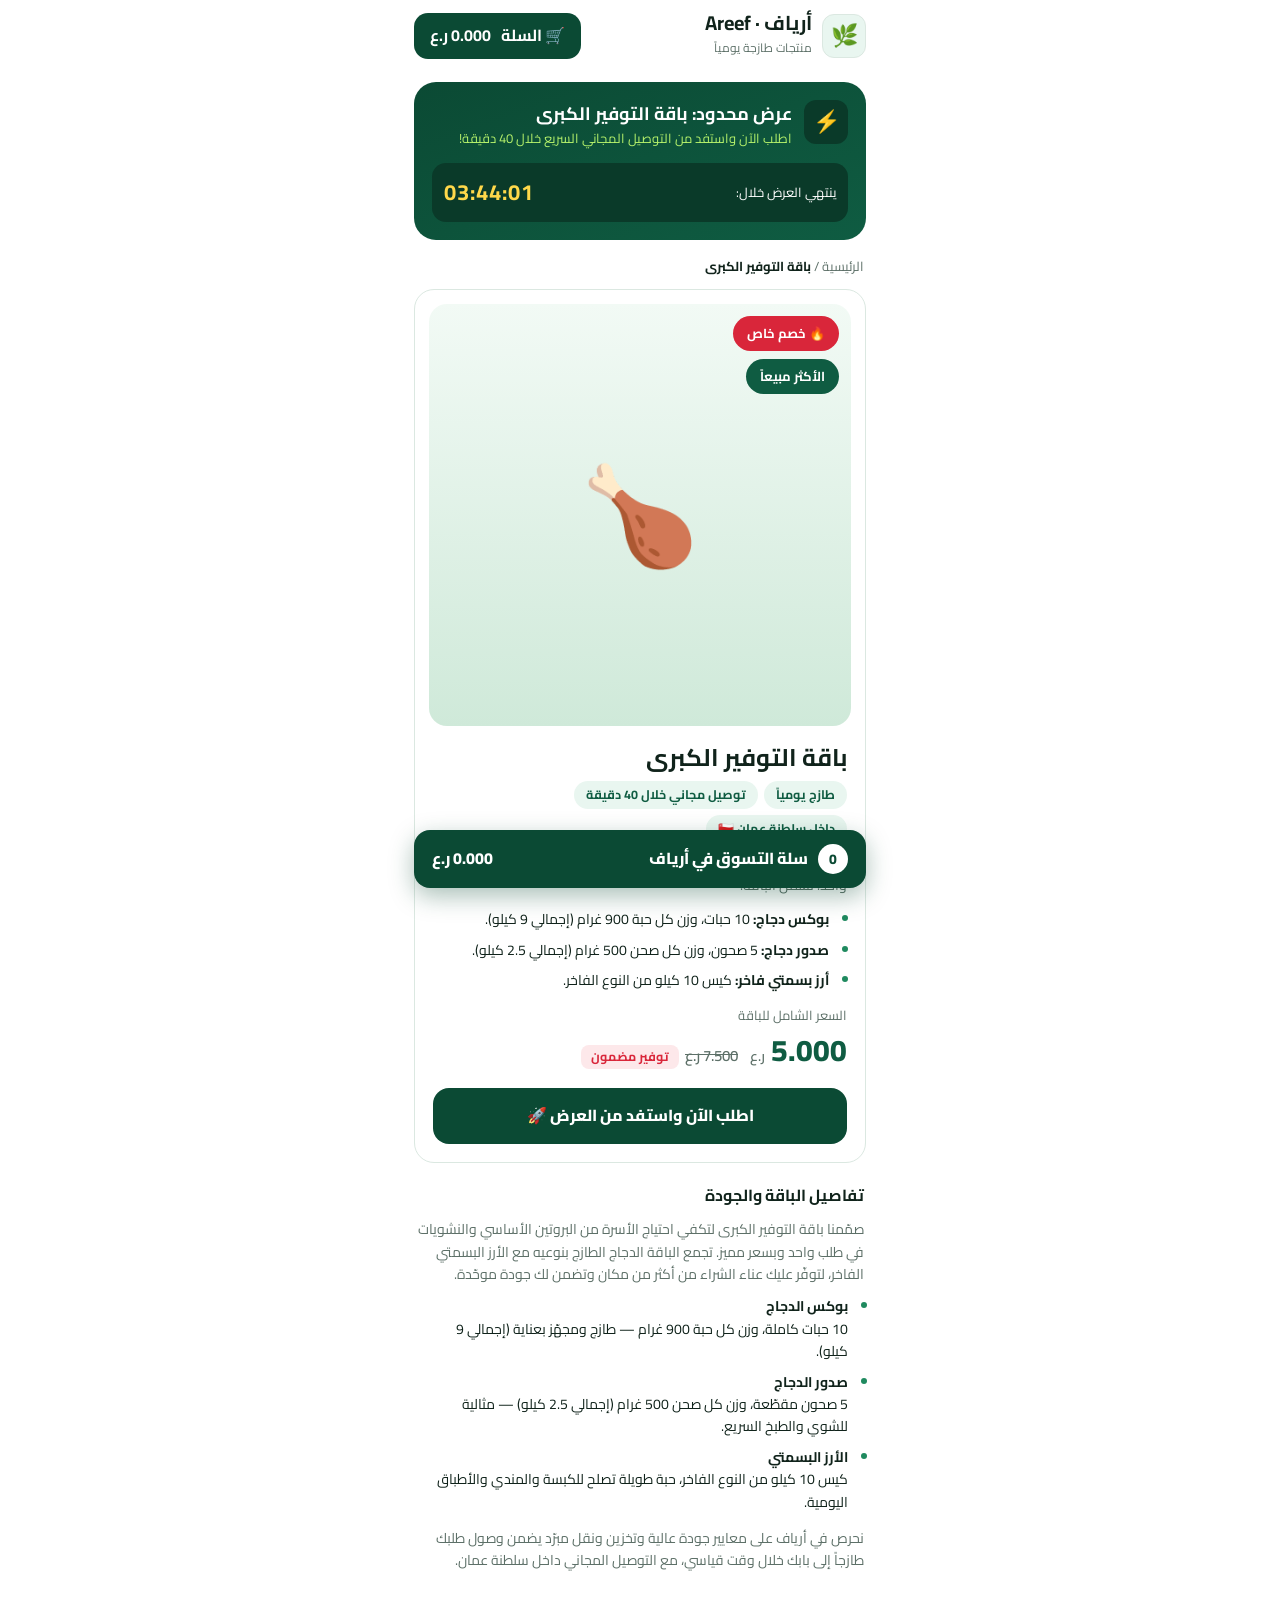
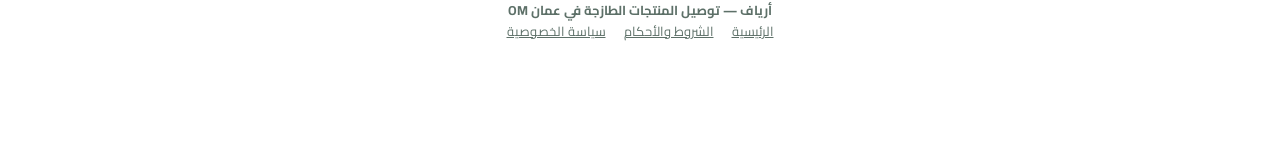
==== index.html @ d37b46dc "Add files via upload" ====
<!DOCTYPE html>
<html lang="ar" dir="rtl">
<head>
<meta charset="UTF-8">
<meta name="viewport" content="width=device-width, initial-scale=1, viewport-fit=cover">
<title>أرياف | باقة التوفير الكبرى</title>
<link rel="preconnect" href="https://fonts.googleapis.com"><link rel="preconnect" href="https://fonts.gstatic.com" crossorigin>
<link href="https://fonts.googleapis.com/css2?family=Cairo:wght@500;700;800&display=swap" rel="stylesheet">
<link rel="stylesheet" href="style.css">
</head>
<body>
<header class="top">
  <div class="brand"><div class="logo">🌿</div><div><b>أرياف · Areef</b><small>منتجات طازجة يومياً</small></div></div>
  <a class="pill" href="cart.html" aria-label="السلة">🛒 السلة <span><span data-total>0.000</span> ر.ع</span></a>
</header>

<section class="promo">
  <div class="promo-h"><div class="bolt">⚡</div>
    <div><h2>عرض محدود: باقة التوفير الكبرى</h2><p>اطلب الآن واستفد من التوصيل المجاني السريع خلال 40 دقيقة!</p></div></div>
  <div class="timer"><span>ينتهي العرض خلال:</span><b id="timer">03:44:03</b></div>
</section>

<nav class="crumb"><a href="index.html">الرئيسية</a> / <b>باقة التوفير الكبرى</b></nav>

<article class="card">
  <div class="hero" id="hero"><span class="ph">🍗</span>
    <div class="badges"><span class="badge b-red">🔥 خصم خاص</span><span class="badge b-green">الأكثر مبيعاً</span></div>
  </div>
  <div class="info">
    <h1>باقة التوفير الكبرى</h1>
    <div class="tags"><span>طازج يومياً</span><span>توصيل مجاني خلال 40 دقيقة</span><span>داخل سلطنة عمان 🇴🇲</span></div>
    <p>باقة عائلية متكاملة تجمع الدجاج الطازج مع الأرز البسمتي الفاخر بسعر واحد. تشمل الباقة:</p>
    <ul class="list">
      <li><b>بوكس دجاج:</b> 10 حبات، وزن كل حبة 900 غرام (إجمالي 9 كيلو).</li>
      <li><b>صدور دجاج:</b> 5 صحون، وزن كل صحن 500 غرام (إجمالي 2.5 كيلو).</li>
      <li><b>أرز بسمتي فاخر:</b> كيس 10 كيلو من النوع الفاخر.</li>
    </ul>
    <div class="mut">السعر الشامل للباقة</div>
    <div class="price">5.000 <small>ر.ع</small><del class="old">7.500 ر.ع</del><span class="save">توفير مضمون</span></div>
    <button class="btn" id="add">اطلب الآن واستفد من العرض 🚀</button>
  </div>
</article>

<section class="details">
  <h3>تفاصيل الباقة والجودة</h3>
  <p>صمّمنا باقة التوفير الكبرى لتكفي احتياج الأسرة من البروتين الأساسي والنشويات في طلب واحد وبسعر مميز. تجمع الباقة الدجاج الطازج بنوعيه مع الأرز البسمتي الفاخر، لتوفّر عليك عناء الشراء من أكثر من مكان وتضمن لك جودة موحّدة.</p>
  <ul class="list">
    <li><b>بوكس الدجاج</b><br>10 حبات كاملة، وزن كل حبة 900 غرام — طازج ومجهّز بعناية (إجمالي 9 كيلو).</li>
    <li><b>صدور الدجاج</b><br>5 صحون مقطّعة، وزن كل صحن 500 غرام (إجمالي 2.5 كيلو) — مثالية للشوي والطبخ السريع.</li>
    <li><b>الأرز البسمتي</b><br>كيس 10 كيلو من النوع الفاخر، حبة طويلة تصلح للكبسة والمندي والأطباق اليومية.</li>
  </ul>
  <p>نحرص في أرياف على معايير جودة عالية وتخزين ونقل مبرّد يضمن وصول طلبك طازجاً إلى بابك خلال وقت قياسي، مع التوصيل المجاني داخل سلطنة عمان.</p>
</section>

<footer class="foot">
  <p><b>أرياف — توصيل المنتجات الطازجة في عمان OM</b></p>
  <nav><a href="index.html">الرئيسية</a><a href="https://oman-new2027.onrender.com/terms.html">الشروط والأحكام</a><a href="https://oman-new2027.onrender.com/privacy.html">سياسة الخصوصية</a></nav>
</footer>

<div class="bar"><a class="btn" href="cart.html" id="bar"><span style="display:flex;gap:10px;align-items:center"><span class="cnt" data-count>0</span> سلة التسوق في أرياف</span><span><span data-total>0.000</span> ر.ع</span></a></div>

<script src="app.js"></script>
<script>
startTimer(document.getElementById('timer'));
loadImg(document.getElementById('hero'),'🍗');
/* زر الإضافة: يضبط الكمية إلى 1 على الأقل ثم ينتقل لصفحة السلة */
document.getElementById('add').addEventListener('click',()=>{
  const c=store.get();c.qty=Math.max(1,c.qty||0);store.set(c);location.href='cart.html';
});
renderTotals();
</script>
</body>
</html>
---- style.css ----
:root{--g1:#0b4a34;--g2:#0f5c42;--g3:#1f8a5f;--mint:#e9f6f0;--bg:#fff;--ink:#10231b;--mut:#5d7068;--red:#d9263a;--line:#dbe8e1;--lime:#b6f26b}

*{box-sizing:border-box;margin:0;padding:0}
html{scroll-padding-top:env(safe-area-inset-top,0px)}
body{font-family:"Cairo","Segoe UI",Tahoma,Arial,sans-serif;background:var(--bg);color:var(--ink);max-width:480px;margin:0 auto;min-height:100vh;padding:0 14px 96px;padding-top:env(safe-area-inset-top,0px);line-height:1.6}
a{color:inherit;text-decoration:none}
button{font:inherit;cursor:pointer;border:0}
:focus-visible{outline:3px solid var(--lime);outline-offset:2px}
.top{display:flex;align-items:center;justify-content:space-between;padding:12px 0;position:sticky;top:env(safe-area-inset-top,0px);background:var(--bg);z-index:5}
.brand{display:flex;align-items:center;gap:10px}
.logo{width:44px;height:44px;border-radius:12px;background:var(--mint);display:grid;place-items:center;font-size:22px;border:1px solid var(--line)}
.brand b{font-size:20px;display:block;line-height:1.1}.brand small{color:var(--mut);font-size:12px}
.pill{background:var(--g1);color:#fff;border-radius:14px;padding:10px 16px;font-weight:700;display:flex;gap:10px;align-items:center}
.card{background:#fff;border:1px solid var(--line);border-radius:20px;padding:14px}

.promo{background:linear-gradient(160deg,var(--g1),var(--g2));color:#fff;border-radius:22px;padding:18px;margin:10px 0 16px}
.promo-h{display:flex;gap:12px;align-items:flex-start}
.bolt{flex:none;width:44px;height:44px;border-radius:12px;background:#0a3a29;display:grid;place-items:center;color:#ffd84a;font-size:22px}
.promo h2{font-size:18px}.promo p{color:var(--lime);font-size:13px}
.timer{margin-top:14px;background:#0a3a29;border-radius:14px;padding:12px;display:flex;justify-content:space-between;align-items:center;font-size:13px}
.timer b{color:#ffd84a;font-size:22px;font-variant-numeric:tabular-nums;letter-spacing:1px;direction:ltr}
.crumb{font-size:13px;color:var(--mut);margin:6px 2px 12px}.crumb b{color:var(--ink)}
.hero{position:relative;border-radius:18px;overflow:hidden;aspect-ratio:1/1;background:linear-gradient(180deg,#f2faf5,#cfe9d9);display:grid;place-items:center}
.hero img{width:100%;height:100%;object-fit:cover;display:block}
.hero .ph{font-size:96px}
.badges{position:absolute;top:12px;right:12px;display:flex;flex-direction:column;gap:8px;align-items:flex-start;z-index:2}
.badge{padding:7px 14px;border-radius:999px;font-weight:700;font-size:13px;color:#fff}
.b-red{background:var(--red)}.b-green{background:var(--g2)}
.info{padding:16px 4px 4px}
.info h1{font-size:24px;line-height:1.3}
.info p{color:var(--mut);font-size:14px;margin:6px 0 12px}
.feat{display:grid;gap:8px;margin-bottom:14px}
.feat div{background:var(--mint);border-radius:12px;padding:9px 12px;font-size:13.5px}
.price{font-size:30px;font-weight:800;color:var(--g2);display:flex;align-items:baseline;gap:6px}
.price small{font-size:14px;color:var(--mut);font-weight:600}
.btn{display:flex;align-items:center;justify-content:center;gap:8px;width:100%;background:var(--g1);color:#fff;border-radius:16px;padding:15px;font-weight:800;font-size:16px;margin-top:14px}
.btn:active{transform:scale(.98)}
.bar{position:fixed;inset-inline:0;bottom:0;max-width:480px;margin:0 auto;padding:10px 14px calc(12px + env(safe-area-inset-bottom,0px));z-index:6}
.bar .btn{margin:0;justify-content:space-between;padding:14px 18px;box-shadow:0 8px 24px rgba(11,74,52,.35)}
.cnt{width:30px;height:30px;border-radius:50%;background:#fff;color:var(--g1);display:grid;place-items:center;font-weight:800;font-size:14px}
.chips{display:flex;gap:8px;overflow-x:auto;padding:4px 0 12px;scrollbar-width:none}
.chip{flex:none;background:#fff;border:1px solid var(--line);border-radius:999px;padding:7px 14px;font-size:13px;font-weight:600}

h3{font-size:16px;margin:20px 2px 10px}
.mut{color:var(--mut);font-size:13px}
.item{display:flex;gap:12px;margin-top:12px;align-items:center}
.thumb{flex:none;width:82px;height:82px;border-radius:14px;background:var(--mint);display:grid;place-items:center;font-size:38px;overflow:hidden}
.thumb img{width:100%;height:100%;object-fit:cover}
.item h4{font-size:15px}.item .d{font-size:12px;color:var(--mut);line-height:1.5}
.row{display:flex;align-items:center;justify-content:space-between;margin-top:8px;gap:8px}
.qty{display:flex;align-items:center;border:1px solid var(--line);border-radius:10px;overflow:hidden}
.qty button{width:34px;height:32px;background:var(--mint);color:var(--ink);font-size:18px}
.qty span{min-width:34px;text-align:center;font-weight:700}
.del{background:#fde8ea;color:var(--red);width:28px;height:28px;border-radius:50%;font-size:16px}
.empty{text-align:center;padding:30px 10px}.empty .btn{display:inline-flex;width:auto;padding:12px 24px}
label{display:block;font-size:14px;font-weight:700;margin:14px 2px 6px}label i{color:var(--red);font-style:normal}
input,textarea{width:100%;font:inherit;padding:13px 14px;border-radius:14px;border:1.5px solid var(--line);background:#fff;color:var(--ink)}

input.err{border-color:var(--red)}
.phone{display:flex;direction:ltr;border:1.5px solid var(--line);border-radius:14px;overflow:hidden;background:#fff}
.phone span{padding:13px 12px;background:var(--mint);font-weight:700;font-size:14px}
.phone input{border:0;border-radius:0;text-align:left}
.link{color:var(--g3);font-weight:700;font-size:14px;background:none;margin-top:10px}
.pay{display:flex;align-items:center;gap:10px;border:1.5px solid var(--line);border-radius:14px;padding:14px;margin-bottom:10px;cursor:pointer;background:#fff;font-weight:700}

.pay:has(input:checked){border-color:var(--g2);background:var(--mint)}
.pay input{width:auto;accent-color:var(--g2)}
.pay em{margin-inline-start:auto;font-style:normal;font-weight:800;font-size:12px;padding:3px 8px;border-radius:5px;color:#fff;background:#1a1f71}
.pay em.mc{background:#eb001b}
.total{display:flex;justify-content:space-between;font-weight:800;font-size:17px;padding-top:12px;margin-top:12px;border-top:1px dashed var(--line)}
@media(prefers-reduced-motion:reduce){*{transition:none!important;animation:none!important}}
.plan{align-items:flex-start}.plan small{display:block;font-weight:500;font-size:12.5px;color:var(--mut);margin-top:2px}
.summary{margin-top:14px}.sr{display:flex;justify-content:space-between;margin-top:10px;font-size:14px}.sr span:last-child{font-weight:700}
.foot{text-align:center;margin-top:28px;font-size:13px;color:var(--mut)}.foot nav{display:flex;gap:18px;justify-content:center;margin-bottom:6px}.foot a{text-decoration:underline}
.tags{display:flex;flex-wrap:wrap;gap:6px;margin:8px 0}.tags span{background:var(--mint);color:var(--g2);border-radius:999px;padding:4px 12px;font-size:12.5px;font-weight:700}
.list{margin:0 18px 14px;display:grid;gap:8px;font-size:14px}.list li::marker{color:var(--g3)}
.old{color:var(--mut);font-size:15px;font-weight:600;margin-inline-start:6px}.save{background:#fde8ea;color:var(--red);border-radius:8px;padding:2px 10px;font-size:12.5px;font-weight:700}
.details{margin-top:8px}.details p{color:var(--mut);font-size:14px;margin:8px 2px}.details .list{margin-top:10px}
.ac{position:relative}.sug{position:absolute;inset-inline:0;top:100%;margin-top:6px;list-style:none;background:#fff;border:1px solid var(--line);border-radius:14px;box-shadow:0 10px 28px rgba(16,35,27,.14);max-height:270px;overflow:auto;z-index:20}
.sug li{padding:11px 14px;font-size:14px;cursor:pointer;border-bottom:1px solid var(--line)}.sug li:last-child{border:0}.sug li.on,.sug li:hover{background:var(--mint)}
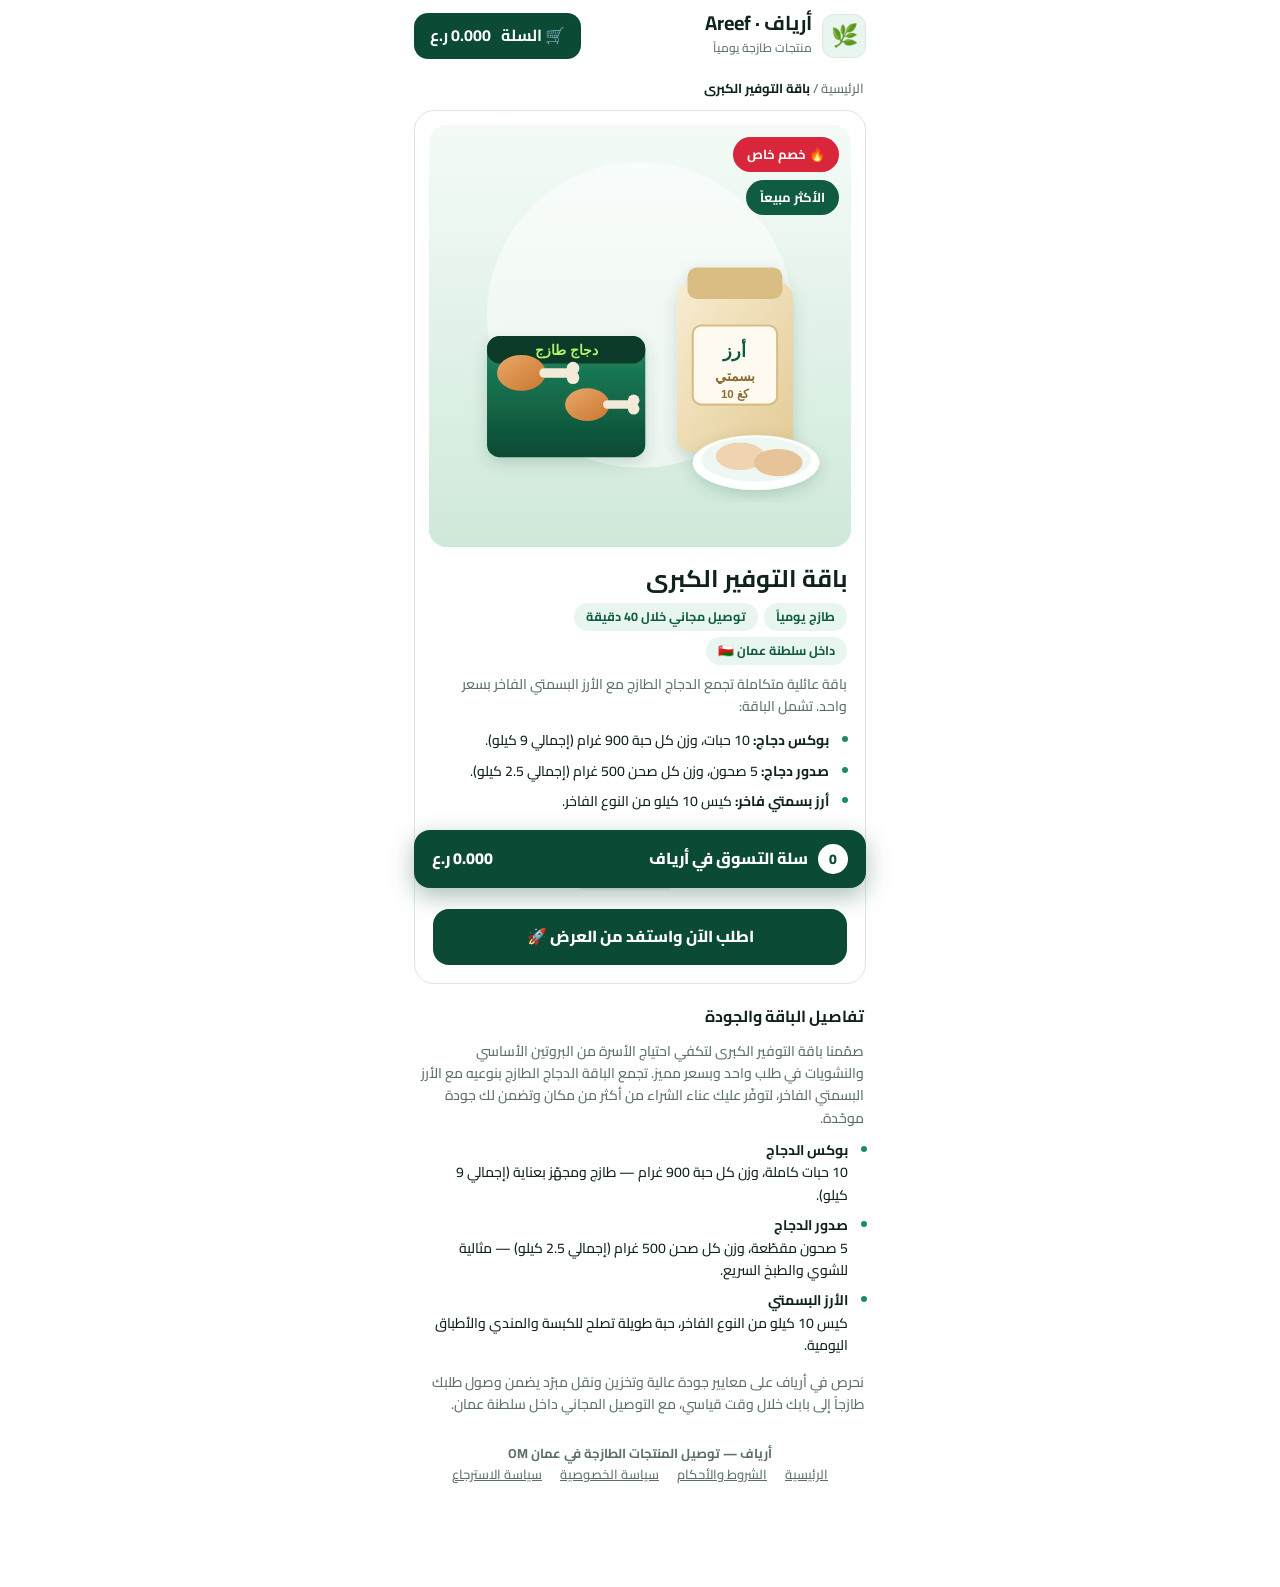
==== commit 17385954: "Organize project structure and localize all assets - Remove promo/countdown banner from homepage - M" ====
--- a/index.html
+++ b/index.html
@@ -4,21 +4,14 @@
 <meta charset="UTF-8">
 <meta name="viewport" content="width=device-width, initial-scale=1, viewport-fit=cover">
 <title>أرياف | باقة التوفير الكبرى</title>
-<link rel="preconnect" href="https://fonts.googleapis.com"><link rel="preconnect" href="https://fonts.gstatic.com" crossorigin>
-<link href="https://fonts.googleapis.com/css2?family=Cairo:wght@500;700;800&display=swap" rel="stylesheet">
-<link rel="stylesheet" href="style.css">
+<link rel="stylesheet" href="assets/fonts/cairo.css">
+<link rel="stylesheet" href="assets/css/style.css">
 </head>
 <body>
 <header class="top">
   <div class="brand"><div class="logo">🌿</div><div><b>أرياف · Areef</b><small>منتجات طازجة يومياً</small></div></div>
   <a class="pill" href="cart.html" aria-label="السلة">🛒 السلة <span><span data-total>0.000</span> ر.ع</span></a>
 </header>
-
-<section class="promo">
-  <div class="promo-h"><div class="bolt">⚡</div>
-    <div><h2>عرض محدود: باقة التوفير الكبرى</h2><p>اطلب الآن واستفد من التوصيل المجاني السريع خلال 40 دقيقة!</p></div></div>
-  <div class="timer"><span>ينتهي العرض خلال:</span><b id="timer">03:44:03</b></div>
-</section>
 
 <nav class="crumb"><a href="index.html">الرئيسية</a> / <b>باقة التوفير الكبرى</b></nav>
 
@@ -54,14 +47,13 @@
 
 <footer class="foot">
   <p><b>أرياف — توصيل المنتجات الطازجة في عمان OM</b></p>
-  <nav><a href="index.html">الرئيسية</a><a href="https://oman-new2027.onrender.com/terms.html">الشروط والأحكام</a><a href="https://oman-new2027.onrender.com/privacy.html">سياسة الخصوصية</a></nav>
+  <nav><a href="index.html">الرئيسية</a><a href="legal/terms.html">الشروط والأحكام</a><a href="legal/privacy.html">سياسة الخصوصية</a><a href="legal/refund.html">سياسة الاسترجاع</a></nav>
 </footer>
 
 <div class="bar"><a class="btn" href="cart.html" id="bar"><span style="display:flex;gap:10px;align-items:center"><span class="cnt" data-count>0</span> سلة التسوق في أرياف</span><span><span data-total>0.000</span> ر.ع</span></a></div>
 
-<script src="app.js"></script>
+<script src="assets/js/app.js"></script>
 <script>
-startTimer(document.getElementById('timer'));
 loadImg(document.getElementById('hero'),'🍗');
 /* زر الإضافة: يضبط الكمية إلى 1 على الأقل ثم ينتقل لصفحة السلة */
 document.getElementById('add').addEventListener('click',()=>{
--- a/assets/fonts/cairo.css
+++ b/assets/fonts/cairo.css
@@ -0,0 +1,81 @@
+/* arabic */
+@font-face {
+  font-family: 'Cairo';
+  font-style: normal;
+  font-weight: 500;
+  font-display: swap;
+  src: url(cairo-1.woff2) format('woff2');
+  unicode-range: U+0600-06FF, U+0750-077F, U+0870-088E, U+0890-0891, U+0897-08E1, U+08E3-08FF, U+200C-200E, U+2010-2011, U+204F, U+2E41, U+FB50-FDFF, U+FE70-FE74, U+FE76-FEFC, U+102E0-102FB, U+10E60-10E7E, U+10EC2-10EC4, U+10EFC-10EFF, U+1EE00-1EE03, U+1EE05-1EE1F, U+1EE21-1EE22, U+1EE24, U+1EE27, U+1EE29-1EE32, U+1EE34-1EE37, U+1EE39, U+1EE3B, U+1EE42, U+1EE47, U+1EE49, U+1EE4B, U+1EE4D-1EE4F, U+1EE51-1EE52, U+1EE54, U+1EE57, U+1EE59, U+1EE5B, U+1EE5D, U+1EE5F, U+1EE61-1EE62, U+1EE64, U+1EE67-1EE6A, U+1EE6C-1EE72, U+1EE74-1EE77, U+1EE79-1EE7C, U+1EE7E, U+1EE80-1EE89, U+1EE8B-1EE9B, U+1EEA1-1EEA3, U+1EEA5-1EEA9, U+1EEAB-1EEBB, U+1EEF0-1EEF1;
+}
+/* latin-ext */
+@font-face {
+  font-family: 'Cairo';
+  font-style: normal;
+  font-weight: 500;
+  font-display: swap;
+  src: url(cairo-2.woff2) format('woff2');
+  unicode-range: U+0100-02BA, U+02BD-02C5, U+02C7-02CC, U+02CE-02D7, U+02DD-02FF, U+0304, U+0308, U+0329, U+1D00-1DBF, U+1E00-1E9F, U+1EF2-1EFF, U+2020, U+20A0-20AB, U+20AD-20C0, U+2113, U+2C60-2C7F, U+A720-A7FF;
+}
+/* latin */
+@font-face {
+  font-family: 'Cairo';
+  font-style: normal;
+  font-weight: 500;
+  font-display: swap;
+  src: url(cairo-3.woff2) format('woff2');
+  unicode-range: U+0000-00FF, U+0131, U+0152-0153, U+02BB-02BC, U+02C6, U+02DA, U+02DC, U+0304, U+0308, U+0329, U+2000-206F, U+20AC, U+2122, U+2191, U+2193, U+2212, U+2215, U+FEFF, U+FFFD;
+}
+/* arabic */
+@font-face {
+  font-family: 'Cairo';
+  font-style: normal;
+  font-weight: 700;
+  font-display: swap;
+  src: url(cairo-1.woff2) format('woff2');
+  unicode-range: U+0600-06FF, U+0750-077F, U+0870-088E, U+0890-0891, U+0897-08E1, U+08E3-08FF, U+200C-200E, U+2010-2011, U+204F, U+2E41, U+FB50-FDFF, U+FE70-FE74, U+FE76-FEFC, U+102E0-102FB, U+10E60-10E7E, U+10EC2-10EC4, U+10EFC-10EFF, U+1EE00-1EE03, U+1EE05-1EE1F, U+1EE21-1EE22, U+1EE24, U+1EE27, U+1EE29-1EE32, U+1EE34-1EE37, U+1EE39, U+1EE3B, U+1EE42, U+1EE47, U+1EE49, U+1EE4B, U+1EE4D-1EE4F, U+1EE51-1EE52, U+1EE54, U+1EE57, U+1EE59, U+1EE5B, U+1EE5D, U+1EE5F, U+1EE61-1EE62, U+1EE64, U+1EE67-1EE6A, U+1EE6C-1EE72, U+1EE74-1EE77, U+1EE79-1EE7C, U+1EE7E, U+1EE80-1EE89, U+1EE8B-1EE9B, U+1EEA1-1EEA3, U+1EEA5-1EEA9, U+1EEAB-1EEBB, U+1EEF0-1EEF1;
+}
+/* latin-ext */
+@font-face {
+  font-family: 'Cairo';
+  font-style: normal;
+  font-weight: 700;
+  font-display: swap;
+  src: url(cairo-2.woff2) format('woff2');
+  unicode-range: U+0100-02BA, U+02BD-02C5, U+02C7-02CC, U+02CE-02D7, U+02DD-02FF, U+0304, U+0308, U+0329, U+1D00-1DBF, U+1E00-1E9F, U+1EF2-1EFF, U+2020, U+20A0-20AB, U+20AD-20C0, U+2113, U+2C60-2C7F, U+A720-A7FF;
+}
+/* latin */
+@font-face {
+  font-family: 'Cairo';
+  font-style: normal;
+  font-weight: 700;
+  font-display: swap;
+  src: url(cairo-3.woff2) format('woff2');
+  unicode-range: U+0000-00FF, U+0131, U+0152-0153, U+02BB-02BC, U+02C6, U+02DA, U+02DC, U+0304, U+0308, U+0329, U+2000-206F, U+20AC, U+2122, U+2191, U+2193, U+2212, U+2215, U+FEFF, U+FFFD;
+}
+/* arabic */
+@font-face {
+  font-family: 'Cairo';
+  font-style: normal;
+  font-weight: 800;
+  font-display: swap;
+  src: url(cairo-1.woff2) format('woff2');
+  unicode-range: U+0600-06FF, U+0750-077F, U+0870-088E, U+0890-0891, U+0897-08E1, U+08E3-08FF, U+200C-200E, U+2010-2011, U+204F, U+2E41, U+FB50-FDFF, U+FE70-FE74, U+FE76-FEFC, U+102E0-102FB, U+10E60-10E7E, U+10EC2-10EC4, U+10EFC-10EFF, U+1EE00-1EE03, U+1EE05-1EE1F, U+1EE21-1EE22, U+1EE24, U+1EE27, U+1EE29-1EE32, U+1EE34-1EE37, U+1EE39, U+1EE3B, U+1EE42, U+1EE47, U+1EE49, U+1EE4B, U+1EE4D-1EE4F, U+1EE51-1EE52, U+1EE54, U+1EE57, U+1EE59, U+1EE5B, U+1EE5D, U+1EE5F, U+1EE61-1EE62, U+1EE64, U+1EE67-1EE6A, U+1EE6C-1EE72, U+1EE74-1EE77, U+1EE79-1EE7C, U+1EE7E, U+1EE80-1EE89, U+1EE8B-1EE9B, U+1EEA1-1EEA3, U+1EEA5-1EEA9, U+1EEAB-1EEBB, U+1EEF0-1EEF1;
+}
+/* latin-ext */
+@font-face {
+  font-family: 'Cairo';
+  font-style: normal;
+  font-weight: 800;
+  font-display: swap;
+  src: url(cairo-2.woff2) format('woff2');
+  unicode-range: U+0100-02BA, U+02BD-02C5, U+02C7-02CC, U+02CE-02D7, U+02DD-02FF, U+0304, U+0308, U+0329, U+1D00-1DBF, U+1E00-1E9F, U+1EF2-1EFF, U+2020, U+20A0-20AB, U+20AD-20C0, U+2113, U+2C60-2C7F, U+A720-A7FF;
+}
+/* latin */
+@font-face {
+  font-family: 'Cairo';
+  font-style: normal;
+  font-weight: 800;
+  font-display: swap;
+  src: url(cairo-3.woff2) format('woff2');
+  unicode-range: U+0000-00FF, U+0131, U+0152-0153, U+02BB-02BC, U+02C6, U+02DA, U+02DC, U+0304, U+0308, U+0329, U+2000-206F, U+20AC, U+2122, U+2191, U+2193, U+2212, U+2215, U+FEFF, U+FFFD;
+}
--- a/assets/css/style.css
+++ b/assets/css/style.css
@@ -0,0 +1,78 @@
+:root{--g1:#0b4a34;--g2:#0f5c42;--g3:#1f8a5f;--mint:#e9f6f0;--bg:#fff;--ink:#10231b;--mut:#5d7068;--red:#d9263a;--line:#dbe8e1;--lime:#b6f26b}
+
+*{box-sizing:border-box;margin:0;padding:0}
+html{scroll-padding-top:env(safe-area-inset-top,0px)}
+body{font-family:"Cairo","Segoe UI",Tahoma,Arial,sans-serif;background:var(--bg);color:var(--ink);max-width:480px;margin:0 auto;min-height:100vh;padding:0 14px 96px;padding-top:env(safe-area-inset-top,0px);line-height:1.6}
+a{color:inherit;text-decoration:none}
+button{font:inherit;cursor:pointer;border:0}
+:focus-visible{outline:3px solid var(--lime);outline-offset:2px}
+.top{display:flex;align-items:center;justify-content:space-between;padding:12px 0;position:sticky;top:env(safe-area-inset-top,0px);background:var(--bg);z-index:5}
+.brand{display:flex;align-items:center;gap:10px}
+.logo{width:44px;height:44px;border-radius:12px;background:var(--mint);display:grid;place-items:center;font-size:22px;border:1px solid var(--line)}
+.brand b{font-size:20px;display:block;line-height:1.1}.brand small{color:var(--mut);font-size:12px}
+.pill{background:var(--g1);color:#fff;border-radius:14px;padding:10px 16px;font-weight:700;display:flex;gap:10px;align-items:center}
+.card{background:#fff;border:1px solid var(--line);border-radius:20px;padding:14px}
+
+.promo{background:linear-gradient(160deg,var(--g1),var(--g2));color:#fff;border-radius:22px;padding:18px;margin:10px 0 16px}
+.promo-h{display:flex;gap:12px;align-items:flex-start}
+.bolt{flex:none;width:44px;height:44px;border-radius:12px;background:#0a3a29;display:grid;place-items:center;color:#ffd84a;font-size:22px}
+.promo h2{font-size:18px}.promo p{color:var(--lime);font-size:13px}
+.crumb{font-size:13px;color:var(--mut);margin:6px 2px 12px}.crumb b{color:var(--ink)}
+.hero{position:relative;border-radius:18px;overflow:hidden;aspect-ratio:1/1;background:linear-gradient(180deg,#f2faf5,#cfe9d9);display:grid;place-items:center}
+.hero img{width:100%;height:100%;object-fit:cover;display:block}
+.hero .ph{font-size:96px}
+.badges{position:absolute;top:12px;right:12px;display:flex;flex-direction:column;gap:8px;align-items:flex-start;z-index:2}
+.badge{padding:7px 14px;border-radius:999px;font-weight:700;font-size:13px;color:#fff}
+.b-red{background:var(--red)}.b-green{background:var(--g2)}
+.info{padding:16px 4px 4px}
+.info h1{font-size:24px;line-height:1.3}
+.info p{color:var(--mut);font-size:14px;margin:6px 0 12px}
+.feat{display:grid;gap:8px;margin-bottom:14px}
+.feat div{background:var(--mint);border-radius:12px;padding:9px 12px;font-size:13.5px}
+.price{font-size:30px;font-weight:800;color:var(--g2);display:flex;align-items:baseline;gap:6px}
+.price small{font-size:14px;color:var(--mut);font-weight:600}
+.btn{display:flex;align-items:center;justify-content:center;gap:8px;width:100%;background:var(--g1);color:#fff;border-radius:16px;padding:15px;font-weight:800;font-size:16px;margin-top:14px}
+.btn:active{transform:scale(.98)}
+.bar{position:fixed;inset-inline:0;bottom:0;max-width:480px;margin:0 auto;padding:10px 14px calc(12px + env(safe-area-inset-bottom,0px));z-index:6}
+.bar .btn{margin:0;justify-content:space-between;padding:14px 18px;box-shadow:0 8px 24px rgba(11,74,52,.35)}
+.cnt{width:30px;height:30px;border-radius:50%;background:#fff;color:var(--g1);display:grid;place-items:center;font-weight:800;font-size:14px}
+.chips{display:flex;gap:8px;overflow-x:auto;padding:4px 0 12px;scrollbar-width:none}
+.chip{flex:none;background:#fff;border:1px solid var(--line);border-radius:999px;padding:7px 14px;font-size:13px;font-weight:600}
+
+h3{font-size:16px;margin:20px 2px 10px}
+.mut{color:var(--mut);font-size:13px}
+.item{display:flex;gap:12px;margin-top:12px;align-items:center}
+.thumb{flex:none;width:82px;height:82px;border-radius:14px;background:var(--mint);display:grid;place-items:center;font-size:38px;overflow:hidden}
+.thumb img{width:100%;height:100%;object-fit:cover}
+.item h4{font-size:15px}.item .d{font-size:12px;color:var(--mut);line-height:1.5}
+.row{display:flex;align-items:center;justify-content:space-between;margin-top:8px;gap:8px}
+.qty{display:flex;align-items:center;border:1px solid var(--line);border-radius:10px;overflow:hidden}
+.qty button{width:34px;height:32px;background:var(--mint);color:var(--ink);font-size:18px}
+.qty span{min-width:34px;text-align:center;font-weight:700}
+.del{background:#fde8ea;color:var(--red);width:28px;height:28px;border-radius:50%;font-size:16px}
+.empty{text-align:center;padding:30px 10px}.empty .btn{display:inline-flex;width:auto;padding:12px 24px}
+label{display:block;font-size:14px;font-weight:700;margin:14px 2px 6px}label i{color:var(--red);font-style:normal}
+input,textarea{width:100%;font:inherit;padding:13px 14px;border-radius:14px;border:1.5px solid var(--line);background:#fff;color:var(--ink)}
+
+input.err{border-color:var(--red)}
+.phone{display:flex;direction:ltr;border:1.5px solid var(--line);border-radius:14px;overflow:hidden;background:#fff}
+.phone span{padding:13px 12px;background:var(--mint);font-weight:700;font-size:14px}
+.phone input{border:0;border-radius:0;text-align:left}
+.link{color:var(--g3);font-weight:700;font-size:14px;background:none;margin-top:10px}
+.pay{display:flex;align-items:center;gap:10px;border:1.5px solid var(--line);border-radius:14px;padding:14px;margin-bottom:10px;cursor:pointer;background:#fff;font-weight:700}
+
+.pay:has(input:checked){border-color:var(--g2);background:var(--mint)}
+.pay input{width:auto;accent-color:var(--g2)}
+.pay em{margin-inline-start:auto;font-style:normal;font-weight:800;font-size:12px;padding:3px 8px;border-radius:5px;color:#fff;background:#1a1f71}
+.pay em.mc{background:#eb001b}
+.total{display:flex;justify-content:space-between;font-weight:800;font-size:17px;padding-top:12px;margin-top:12px;border-top:1px dashed var(--line)}
+@media(prefers-reduced-motion:reduce){*{transition:none!important;animation:none!important}}
+.plan{align-items:flex-start}.plan small{display:block;font-weight:500;font-size:12.5px;color:var(--mut);margin-top:2px}
+.summary{margin-top:14px}.sr{display:flex;justify-content:space-between;margin-top:10px;font-size:14px}.sr span:last-child{font-weight:700}
+.foot{text-align:center;margin-top:28px;font-size:13px;color:var(--mut)}.foot nav{display:flex;gap:18px;justify-content:center;margin-bottom:6px}.foot a{text-decoration:underline}
+.tags{display:flex;flex-wrap:wrap;gap:6px;margin:8px 0}.tags span{background:var(--mint);color:var(--g2);border-radius:999px;padding:4px 12px;font-size:12.5px;font-weight:700}
+.list{margin:0 18px 14px;display:grid;gap:8px;font-size:14px}.list li::marker{color:var(--g3)}
+.old{color:var(--mut);font-size:15px;font-weight:600;margin-inline-start:6px}.save{background:#fde8ea;color:var(--red);border-radius:8px;padding:2px 10px;font-size:12.5px;font-weight:700}
+.details{margin-top:8px}.details p{color:var(--mut);font-size:14px;margin:8px 2px}.details .list{margin-top:10px}
+.ac{position:relative}.sug{position:absolute;inset-inline:0;top:100%;margin-top:6px;list-style:none;background:#fff;border:1px solid var(--line);border-radius:14px;box-shadow:0 10px 28px rgba(16,35,27,.14);max-height:270px;overflow:auto;z-index:20}
+.sug li{padding:11px 14px;font-size:14px;cursor:pointer;border-bottom:1px solid var(--line)}.sug li:last-child{border:0}.sug li.on,.sug li:hover{background:var(--mint)}
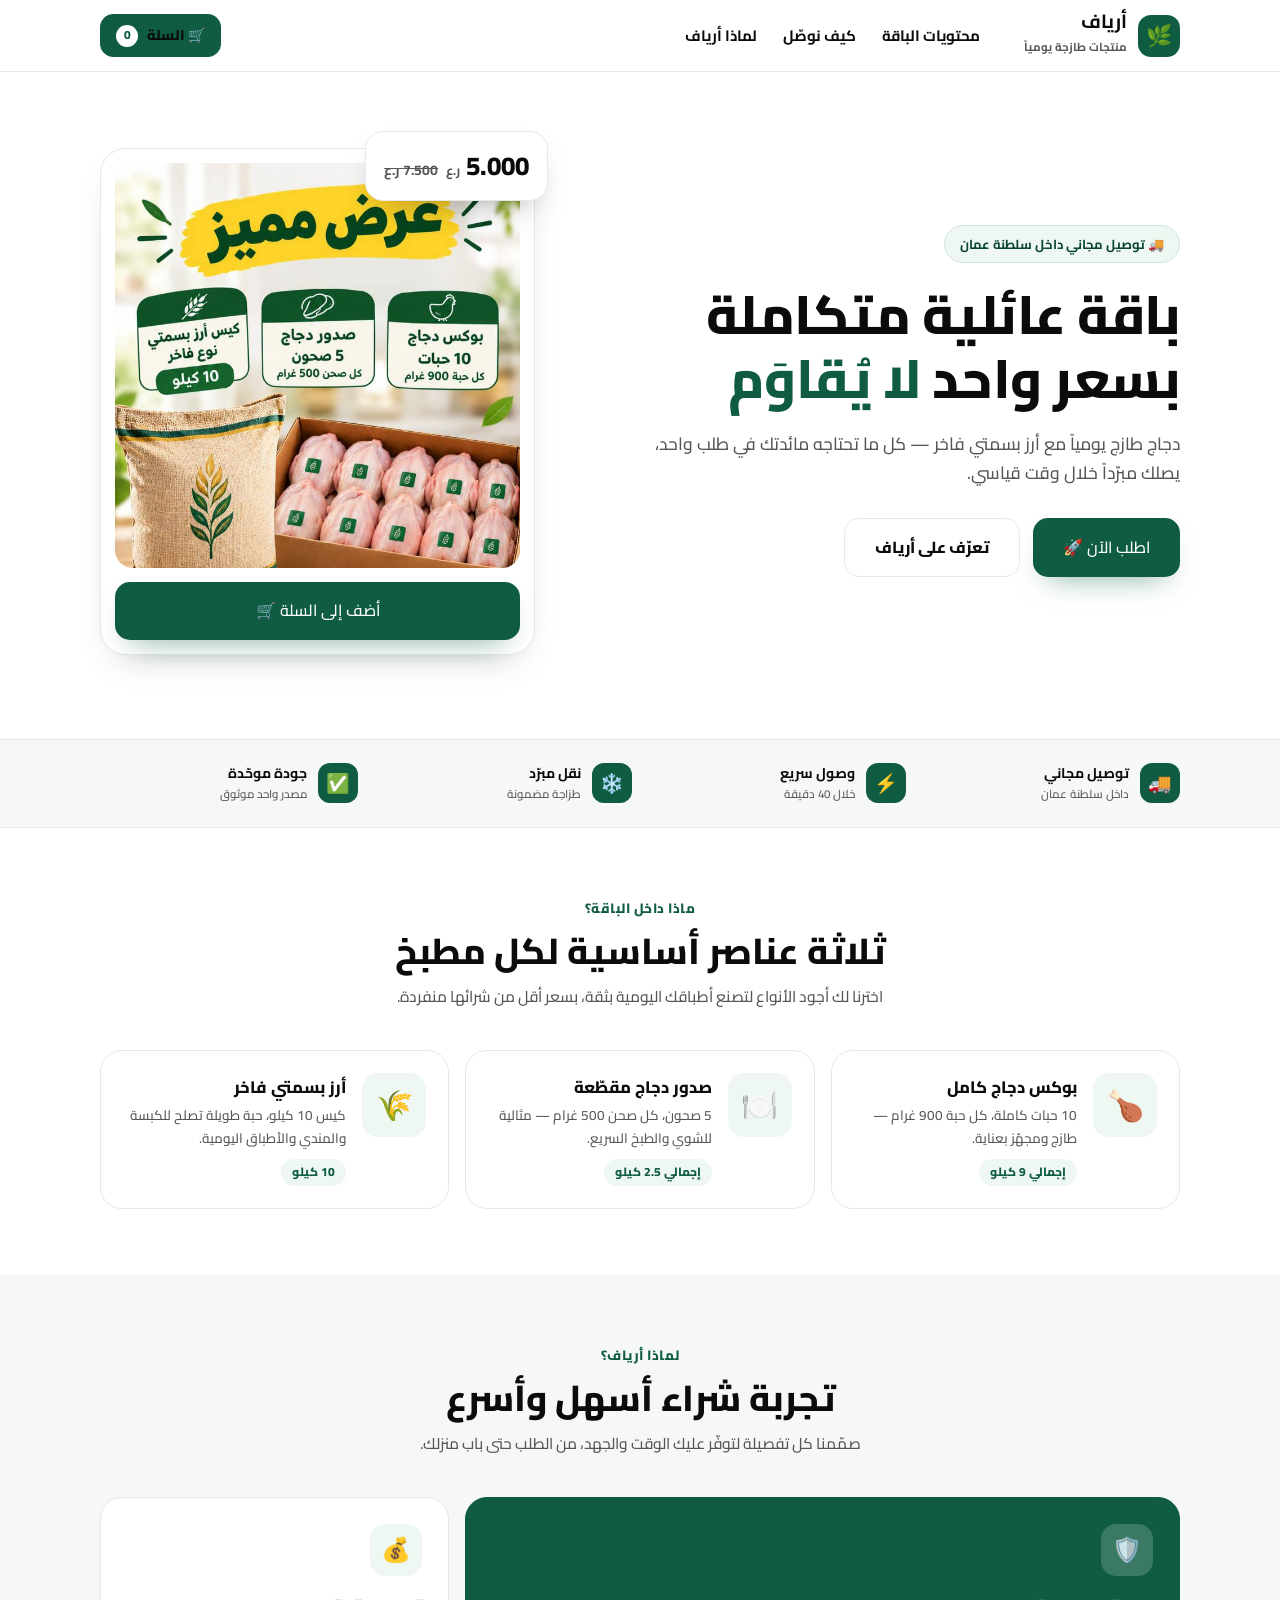
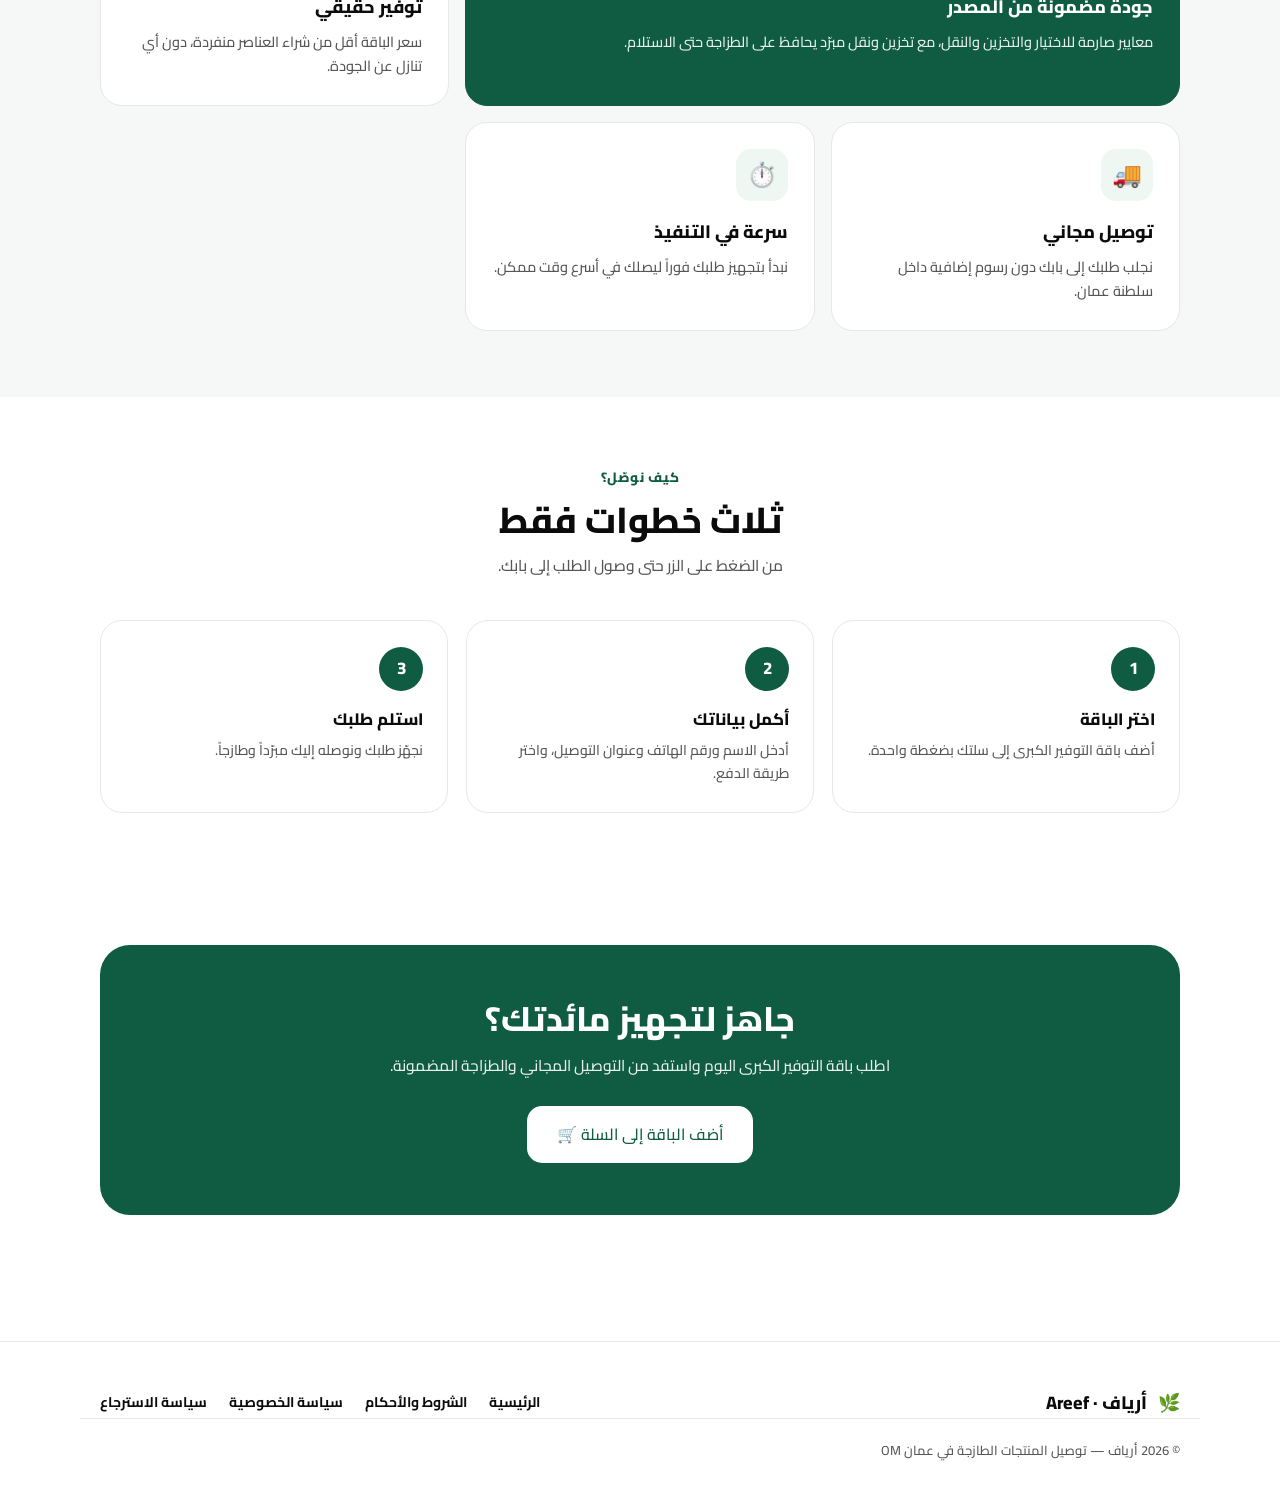
==== commit 81e6a878: "Redesign homepage with light theme and add-to-cart buttons - New landing-page design (home.css) with" ====
--- a/index.html
+++ b/index.html
@@ -3,62 +3,197 @@
 <head>
 <meta charset="UTF-8">
 <meta name="viewport" content="width=device-width, initial-scale=1, viewport-fit=cover">
+<meta name="theme-color" content="#08130f">
+<meta name="description" content="أرياف — باقة التوفير الكبرى: دجاج طازج وأرز بسمتي فاخر مع توصيل داخل سلطنة عمان.">
 <title>أرياف | باقة التوفير الكبرى</title>
 <link rel="stylesheet" href="assets/fonts/cairo.css">
-<link rel="stylesheet" href="assets/css/style.css">
+<link rel="stylesheet" href="assets/css/home.css">
 </head>
-<body>
-<header class="top">
-  <div class="brand"><div class="logo">🌿</div><div><b>أرياف · Areef</b><small>منتجات طازجة يومياً</small></div></div>
-  <a class="pill" href="cart.html" aria-label="السلة">🛒 السلة <span><span data-total>0.000</span> ر.ع</span></a>
+<body class="home">
+
+<!-- ===== الشريط العلوي ===== -->
+<header class="hnav">
+  <div class="hnav-in">
+    <a class="hlogo" href="index.html">
+      <span class="mark">🌿</span>
+      <span><b>أرياف</b><small>منتجات طازجة يومياً</small></span>
+    </a>
+    <nav class="hnav-links">
+      <a href="#bundle">محتويات الباقة</a>
+      <a href="#how">كيف نوصّل</a>
+      <a href="#why">لماذا أرياف</a>
+    </nav>
+    <div class="hnav-end">
+      <a class="hcart" href="cart.html">🛒 السلة <span class="dot" data-count>0</span></a>
+    </div>
+  </div>
 </header>
 
-<nav class="crumb"><a href="index.html">الرئيسية</a> / <b>باقة التوفير الكبرى</b></nav>
-
-<article class="card">
-  <div class="hero" id="hero"><span class="ph">🍗</span>
-    <div class="badges"><span class="badge b-red">🔥 خصم خاص</span><span class="badge b-green">الأكثر مبيعاً</span></div>
-  </div>
-  <div class="info">
-    <h1>باقة التوفير الكبرى</h1>
-    <div class="tags"><span>طازج يومياً</span><span>توصيل مجاني خلال 40 دقيقة</span><span>داخل سلطنة عمان 🇴🇲</span></div>
-    <p>باقة عائلية متكاملة تجمع الدجاج الطازج مع الأرز البسمتي الفاخر بسعر واحد. تشمل الباقة:</p>
-    <ul class="list">
-      <li><b>بوكس دجاج:</b> 10 حبات، وزن كل حبة 900 غرام (إجمالي 9 كيلو).</li>
-      <li><b>صدور دجاج:</b> 5 صحون، وزن كل صحن 500 غرام (إجمالي 2.5 كيلو).</li>
-      <li><b>أرز بسمتي فاخر:</b> كيس 10 كيلو من النوع الفاخر.</li>
-    </ul>
-    <div class="mut">السعر الشامل للباقة</div>
-    <div class="price">5.000 <small>ر.ع</small><del class="old">7.500 ر.ع</del><span class="save">توفير مضمون</span></div>
-    <button class="btn" id="add">اطلب الآن واستفد من العرض 🚀</button>
-  </div>
-</article>
-
-<section class="details">
-  <h3>تفاصيل الباقة والجودة</h3>
-  <p>صمّمنا باقة التوفير الكبرى لتكفي احتياج الأسرة من البروتين الأساسي والنشويات في طلب واحد وبسعر مميز. تجمع الباقة الدجاج الطازج بنوعيه مع الأرز البسمتي الفاخر، لتوفّر عليك عناء الشراء من أكثر من مكان وتضمن لك جودة موحّدة.</p>
-  <ul class="list">
-    <li><b>بوكس الدجاج</b><br>10 حبات كاملة، وزن كل حبة 900 غرام — طازج ومجهّز بعناية (إجمالي 9 كيلو).</li>
-    <li><b>صدور الدجاج</b><br>5 صحون مقطّعة، وزن كل صحن 500 غرام (إجمالي 2.5 كيلو) — مثالية للشوي والطبخ السريع.</li>
-    <li><b>الأرز البسمتي</b><br>كيس 10 كيلو من النوع الفاخر، حبة طويلة تصلح للكبسة والمندي والأطباق اليومية.</li>
-  </ul>
-  <p>نحرص في أرياف على معايير جودة عالية وتخزين ونقل مبرّد يضمن وصول طلبك طازجاً إلى بابك خلال وقت قياسي، مع التوصيل المجاني داخل سلطنة عمان.</p>
-</section>
-
-<footer class="foot">
-  <p><b>أرياف — توصيل المنتجات الطازجة في عمان OM</b></p>
-  <nav><a href="index.html">الرئيسية</a><a href="legal/terms.html">الشروط والأحكام</a><a href="legal/privacy.html">سياسة الخصوصية</a><a href="legal/refund.html">سياسة الاسترجاع</a></nav>
+<!-- ===== البطل ===== -->
+<section class="hero">
+  <div class="wrap hero-in">
+    <div class="hero-copy">
+      <span class="eyebrow">🚚 توصيل مجاني داخل سلطنة عمان</span>
+      <h1>باقة عائلية متكاملة<br>بسعر واحد <span class="hl">لا يُقاوَم</span></h1>
+      <p class="hero-sub">دجاج طازج يومياً مع أرز بسمتي فاخر — كل ما تحتاجه مائدتك في طلب واحد، يصلك مبرّداً خلال وقت قياسي.</p>
+      <div class="hero-cta">
+        <button class="hbtn primary js-add" type="button">اطلب الآن 🚀</button>
+        <a class="hbtn ghost" href="#why">تعرّف على أرياف</a>
+      </div>
+    </div>
+    <div class="hero-visual">
+      <div class="hero-card">
+        <div class="shot" id="hero"><span class="ph">🍗</span></div>
+        <button class="hbtn primary js-add card-add" type="button">أضف إلى السلة 🛒</button>
+        <div class="price-tag">
+          <span class="now">5.000 <small>ر.ع</small></span>
+          <del>7.500 ر.ع</del>
+        </div>
+      </div>
+    </div>
+  </div>
+</section>
+
+<!-- ===== شريط الثقة ===== -->
+<section class="trust">
+  <div class="wrap trust-in">
+    <div class="trust-item"><span class="ic">🚚</span><span>توصيل مجاني<small>داخل سلطنة عمان</small></span></div>
+    <div class="trust-item"><span class="ic">⚡</span><span>وصول سريع<small>خلال 40 دقيقة</small></span></div>
+    <div class="trust-item"><span class="ic">❄️</span><span>نقل مبرّد<small>طزاجة مضمونة</small></span></div>
+    <div class="trust-item"><span class="ic">✅</span><span>جودة موحّدة<small>مصدر واحد موثوق</small></span></div>
+  </div>
+</section>
+
+<!-- ===== محتويات الباقة ===== -->
+<section class="section" id="bundle">
+  <div class="wrap">
+    <div class="sec-head">
+      <span class="kicker">ماذا داخل الباقة؟</span>
+      <h2>ثلاثة عناصر أساسية لكل مطبخ</h2>
+      <p>اخترنا لك أجود الأنواع لتصنع أطباقك اليومية بثقة، بسعر أقل من شرائها منفردة.</p>
+    </div>
+    <div class="bundle">
+      <article class="pitem">
+        <span class="pimg">🍗</span>
+        <div>
+          <h4>بوكس دجاج كامل</h4>
+          <p>10 حبات كاملة، كل حبة 900 غرام — طازج ومجهّز بعناية.</p>
+          <span class="wt">إجمالي 9 كيلو</span>
+        </div>
+      </article>
+      <article class="pitem">
+        <span class="pimg">🍽️</span>
+        <div>
+          <h4>صدور دجاج مقطّعة</h4>
+          <p>5 صحون، كل صحن 500 غرام — مثالية للشوي والطبخ السريع.</p>
+          <span class="wt">إجمالي 2.5 كيلو</span>
+        </div>
+      </article>
+      <article class="pitem">
+        <span class="pimg">🌾</span>
+        <div>
+          <h4>أرز بسمتي فاخر</h4>
+          <p>كيس 10 كيلو، حبة طويلة تصلح للكبسة والمندي والأطباق اليومية.</p>
+          <span class="wt">10 كيلو</span>
+        </div>
+      </article>
+    </div>
+  </div>
+</section>
+
+<!-- ===== لماذا أرياف (بينتو) ===== -->
+<section class="section tint" id="why">
+  <div class="wrap">
+    <div class="sec-head">
+      <span class="kicker">لماذا أرياف؟</span>
+      <h2>تجربة شراء أسهل وأسرع</h2>
+      <p>صمّمنا كل تفصيلة لتوفّر عليك الوقت والجهد، من الطلب حتى باب منزلك.</p>
+    </div>
+    <div class="bento">
+      <article class="bcard span2 accent">
+        <span class="ic">🛡️</span>
+        <h3>جودة مضمونة من المصدر</h3>
+        <p>معايير صارمة للاختيار والتخزين والنقل، مع تخزين ونقل مبرّد يحافظ على الطزاجة حتى الاستلام.</p>
+      </article>
+      <article class="bcard">
+        <span class="ic">💰</span>
+        <h3>توفير حقيقي</h3>
+        <p>سعر الباقة أقل من شراء العناصر منفردة، دون أي تنازل عن الجودة.</p>
+      </article>
+      <article class="bcard">
+        <span class="ic">🚚</span>
+        <h3>توصيل مجاني</h3>
+        <p>نجلب طلبك إلى بابك دون رسوم إضافية داخل سلطنة عمان.</p>
+      </article>
+      <article class="bcard">
+        <span class="ic">⏱️</span>
+        <h3>سرعة في التنفيذ</h3>
+        <p>نبدأ بتجهيز طلبك فوراً ليصلك في أسرع وقت ممكن.</p>
+      </article>
+    </div>
+  </div>
+</section>
+
+<!-- ===== كيف نوصّل ===== -->
+<section class="section" id="how">
+  <div class="wrap">
+    <div class="sec-head">
+      <span class="kicker">كيف نوصّل؟</span>
+      <h2>ثلاث خطوات فقط</h2>
+      <p>من الضغط على الزر حتى وصول الطلب إلى بابك.</p>
+    </div>
+    <div class="steps">
+      <article class="step">
+        <span class="num">1</span>
+        <h4>اختر الباقة</h4>
+        <p>أضف باقة التوفير الكبرى إلى سلتك بضغطة واحدة.</p>
+      </article>
+      <article class="step">
+        <span class="num">2</span>
+        <h4>أكمل بياناتك</h4>
+        <p>أدخل الاسم ورقم الهاتف وعنوان التوصيل، واختر طريقة الدفع.</p>
+      </article>
+      <article class="step">
+        <span class="num">3</span>
+        <h4>استلم طلبك</h4>
+        <p>نجهّز طلبك ونوصله إليك مبرّداً وطازجاً.</p>
+      </article>
+    </div>
+  </div>
+</section>
+
+<!-- ===== دعوة ===== -->
+<section class="section">
+  <div class="wrap">
+    <div class="cta">
+      <h2>جاهز لتجهيز مائدتك؟</h2>
+      <p>اطلب باقة التوفير الكبرى اليوم واستفد من التوصيل المجاني والطزاجة المضمونة.</p>
+      <button class="hbtn primary js-add" type="button">أضف الباقة إلى السلة 🛒</button>
+    </div>
+  </div>
+</section>
+
+<!-- ===== التذييل ===== -->
+<footer class="hfoot">
+  <div class="wrap hfoot-in">
+    <a class="brand" href="index.html"><span>🌿</span> أرياف · Areef</a>
+    <nav>
+      <a href="index.html">الرئيسية</a>
+      <a href="legal/terms.html">الشروط والأحكام</a>
+      <a href="legal/privacy.html">سياسة الخصوصية</a>
+      <a href="legal/refund.html">سياسة الاسترجاع</a>
+    </nav>
+  </div>
+  <div class="wrap copy">© 2026 أرياف — توصيل المنتجات الطازجة في عمان OM</div>
 </footer>
-
-<div class="bar"><a class="btn" href="cart.html" id="bar"><span style="display:flex;gap:10px;align-items:center"><span class="cnt" data-count>0</span> سلة التسوق في أرياف</span><span><span data-total>0.000</span> ر.ع</span></a></div>
 
 <script src="assets/js/app.js"></script>
 <script>
 loadImg(document.getElementById('hero'),'🍗');
-/* زر الإضافة: يضبط الكمية إلى 1 على الأقل ثم ينتقل لصفحة السلة */
-document.getElementById('add').addEventListener('click',()=>{
+/* كل أزرار الإضافة: تضبط الكمية إلى 1 على الأقل ثم تنتقل لصفحة السلة */
+document.querySelectorAll('.js-add').forEach(btn=>btn.addEventListener('click',()=>{
   const c=store.get();c.qty=Math.max(1,c.qty||0);store.set(c);location.href='cart.html';
-});
+}));
 renderTotals();
 </script>
 </body>
--- a/assets/css/home.css
+++ b/assets/css/home.css
@@ -0,0 +1,221 @@
+/* =========================================================
+   أرياف — تصميم الصفحة الرئيسية (ثيم فاتح: خلفية بيضاء ونص أسود)
+   ========================================================= */
+:root{
+  --bg:#ffffff;        /* خلفية بيضاء */
+  --ink:#0b0b0b;       /* نص أسود */
+  --mut:#565656;       /* نص رمادي مقروء */
+  --line:#e6e8e7;      /* حدود فاتحة */
+  --tint:#f6f8f7;      /* تظليل فاتح جداً للأقسام */
+  --accent:#0f5c42;    /* اللون الإضافي (أخضر داكن) — واضح ومقروء */
+  --accent-d:#0b4632;
+  --accent-ink:#ffffff;
+  --r:22px;
+  --shadow:0 16px 40px -22px rgba(0,0,0,.28);
+}
+
+*{box-sizing:border-box;margin:0;padding:0}
+html{scroll-behavior:smooth}
+body.home{
+  font-family:"Cairo","Segoe UI",Tahoma,Arial,sans-serif;
+  background:var(--bg);
+  color:var(--ink);
+  line-height:1.7;
+  -webkit-font-smoothing:antialiased;
+}
+body.home a{color:inherit;text-decoration:none}
+body.home img{max-width:100%;display:block}
+body.home button{font:inherit;cursor:pointer;border:0}
+:focus-visible{outline:3px solid var(--accent);outline-offset:3px}
+
+.wrap{max-width:1120px;margin:0 auto;padding:0 20px}
+
+/* ============ الشريط العلوي ============ */
+.hnav{
+  position:sticky;top:0;z-index:50;
+  background:#fff;
+  border-bottom:1px solid var(--line);
+}
+.hnav-in{
+  max-width:1120px;margin:0 auto;padding:12px 20px;
+  display:flex;align-items:center;gap:18px;
+}
+.hlogo{display:flex;align-items:center;gap:11px;color:var(--ink);font-weight:800}
+.hlogo .mark{
+  width:42px;height:42px;border-radius:13px;flex:none;
+  background:var(--accent);color:#fff;
+  display:grid;place-items:center;font-size:21px;
+}
+.hlogo b{font-size:19px;line-height:1.05;display:block;color:var(--ink)}
+.hlogo small{color:var(--mut);font-size:11.5px;font-weight:600}
+.hnav-links{display:none;gap:26px;margin-inline-start:26px}
+.hnav-links a{color:var(--ink);font-weight:600;font-size:15px;transition:.2s}
+.hnav-links a:hover{color:var(--accent)}
+.hnav-end{margin-inline-start:auto;display:flex;align-items:center;gap:10px}
+.hcart{
+  display:flex;align-items:center;gap:9px;color:var(--accent-ink);font-weight:800;font-size:14px;
+  background:var(--accent);border:1px solid var(--accent);
+  padding:9px 15px;border-radius:13px;transition:.2s;
+}
+.hcart:hover{background:var(--accent-d)}
+.hcart .dot{
+  min-width:22px;height:22px;padding:0 6px;border-radius:999px;background:#fff;
+  color:var(--accent);font-size:12px;font-weight:800;display:grid;place-items:center;
+}
+
+/* ============ البطل ============ */
+.hero{
+  position:relative;overflow:hidden;
+  background:var(--bg);
+  color:var(--ink);
+  padding:56px 0 64px;
+  border-bottom:1px solid var(--line);
+}
+.hero-in{
+  position:relative;z-index:2;
+  display:grid;grid-template-columns:1fr;gap:40px;align-items:center;
+}
+.eyebrow{
+  display:inline-flex;align-items:center;gap:8px;
+  background:#eef7f2;color:var(--accent-d);
+  border:1px solid #cfe6da;
+  padding:7px 15px;border-radius:999px;font-size:13px;font-weight:700;margin-bottom:20px;
+}
+.hero h1{
+  font-size:clamp(30px,7vw,54px);font-weight:800;line-height:1.18;letter-spacing:-.5px;color:var(--ink);
+}
+.hero h1 .hl{color:var(--accent)}
+.hero-sub{
+  color:var(--mut);font-size:clamp(15px,2.4vw,17.5px);
+  margin:18px 0 30px;max-width:560px;
+}
+.hero-cta{display:flex;flex-wrap:wrap;gap:13px}
+.hbtn{
+  display:inline-flex;align-items:center;justify-content:center;gap:9px;
+  padding:15px 30px;border-radius:15px;font-weight:800;font-size:16px;transition:.22s;
+}
+.hbtn.primary{background:var(--accent);color:var(--accent-ink);box-shadow:0 14px 30px -16px rgba(15,92,66,.6)}
+.hbtn.primary:hover{background:var(--accent-d);transform:translateY(-2px)}
+.hbtn.ghost{background:#fff;color:var(--ink);border:1.5px solid var(--line)}
+.hbtn.ghost:hover{border-color:var(--ink)}
+
+/* بطاقة المنتج */
+.hero-card{
+  position:relative;border-radius:26px;padding:14px;
+  background:#fff;border:1px solid var(--line);
+  box-shadow:var(--shadow);
+}
+.hero-card .shot{
+  border-radius:18px;overflow:hidden;background:#f2f5f3;
+  aspect-ratio:1/1;display:grid;place-items:center;
+}
+.hero-card .shot img{width:100%;height:100%;object-fit:cover}
+.hero-card .ph{font-size:100px}
+.hero-card .card-add{margin-top:14px;width:100%}
+.price-tag{
+  position:absolute;inset-block-start:-18px;inset-inline-start:-14px;
+  background:#fff;color:var(--ink);border-radius:18px;padding:12px 18px;
+  border:1px solid var(--line);
+  box-shadow:0 16px 34px -16px rgba(0,0,0,.35);display:flex;align-items:baseline;gap:8px;
+}
+.price-tag .now{font-size:26px;font-weight:800;color:var(--ink)}
+.price-tag .now small{font-size:13px;color:var(--mut);font-weight:700}
+.price-tag del{color:var(--mut);font-size:14px;font-weight:600}
+
+/* ============ شريط الثقة ============ */
+.trust{background:var(--tint);color:var(--ink);padding:22px 0;border-bottom:1px solid var(--line)}
+.trust-in{display:grid;grid-template-columns:repeat(2,1fr);gap:16px}
+.trust-item{display:flex;align-items:center;gap:11px;font-size:14px;font-weight:700;color:var(--ink)}
+.trust-item .ic{
+  width:40px;height:40px;border-radius:12px;flex:none;display:grid;place-items:center;
+  background:var(--accent);color:#fff;font-size:19px;
+}
+.trust-item small{display:block;color:var(--mut);font-size:11.5px;font-weight:500}
+
+/* ============ أقسام ============ */
+.section{padding:66px 0;background:var(--bg)}
+.section.tint{background:var(--tint)}
+.sec-head{max-width:640px;margin:0 auto 40px;text-align:center}
+.sec-head .kicker{color:var(--accent);font-weight:800;font-size:13.5px;letter-spacing:.5px}
+.sec-head h2{font-size:clamp(24px,4.6vw,36px);font-weight:800;margin:8px 0 10px;line-height:1.25;color:var(--ink)}
+.sec-head p{color:var(--mut);font-size:15.5px}
+
+/* ============ شبكة بينتو ============ */
+.bento{display:grid;grid-template-columns:1fr;gap:16px}
+.bcard{
+  background:#fff;border:1px solid var(--line);border-radius:var(--r);
+  padding:26px;transition:.25s;
+}
+.bcard:hover{transform:translateY(-4px);box-shadow:0 22px 44px -26px rgba(0,0,0,.25)}
+.bcard .ic{
+  width:52px;height:52px;border-radius:15px;display:grid;place-items:center;font-size:24px;
+  background:#eef7f2;margin-bottom:16px;
+}
+.bcard h3{font-size:18px;font-weight:800;margin-bottom:7px;color:var(--ink)}
+.bcard p{color:var(--mut);font-size:14.5px}
+.bcard.accent{background:var(--accent);border-color:var(--accent);color:var(--accent-ink)}
+.bcard.accent .ic{background:rgba(255,255,255,.18)}
+.bcard.accent h3{color:#fff}
+.bcard.accent p{color:rgba(255,255,255,.9)}
+
+/* ============ محتويات الباقة ============ */
+.bundle{display:grid;grid-template-columns:1fr;gap:16px}
+.pitem{
+  background:#fff;border:1px solid var(--line);border-radius:var(--r);
+  padding:22px;display:flex;gap:16px;align-items:flex-start;
+}
+.pitem .pimg{
+  width:64px;height:64px;flex:none;border-radius:16px;display:grid;place-items:center;
+  font-size:30px;background:#eef7f2;
+}
+.pitem h4{font-size:16.5px;font-weight:800;color:var(--ink)}
+.pitem p{color:var(--mut);font-size:13.5px;margin-top:3px}
+.pitem .wt{
+  display:inline-block;margin-top:9px;font-size:12px;font-weight:800;color:var(--accent);
+  background:#eef7f2;border-radius:999px;padding:3px 11px;
+}
+
+/* ============ الخطوات ============ */
+.steps{display:grid;grid-template-columns:1fr;gap:18px}
+.step{position:relative;background:#fff;border:1px solid var(--line);border-radius:var(--r);padding:26px 24px}
+.step .num{
+  width:44px;height:44px;border-radius:50%;display:grid;place-items:center;
+  background:var(--accent);color:#fff;font-weight:800;font-size:17px;margin-bottom:14px;
+}
+.step h4{font-size:16.5px;font-weight:800;margin-bottom:6px;color:var(--ink)}
+.step p{color:var(--mut);font-size:14px}
+
+/* ============ شريط الدعوة ============ */
+.cta{
+  background:var(--accent);
+  color:#fff;border-radius:30px;padding:52px 30px;text-align:center;
+}
+.cta h2{font-size:clamp(23px,4.4vw,34px);font-weight:800;line-height:1.3;color:#fff}
+.cta p{color:rgba(255,255,255,.9);margin:12px auto 26px;max-width:520px;font-size:15.5px}
+.cta .hbtn{display:inline-flex}
+.cta .hbtn.primary{background:#fff;color:var(--accent);box-shadow:none}
+.cta .hbtn.primary:hover{background:#eef7f2}
+
+/* ============ التذييل ============ */
+.hfoot{background:#fff;color:var(--ink);padding:46px 0 34px;margin-top:60px;border-top:1px solid var(--line)}
+.hfoot-in{display:grid;gap:26px;text-align:center}
+.hfoot .brand{display:inline-flex;align-items:center;gap:11px;justify-content:center;font-weight:800;font-size:18px;color:var(--ink)}
+.hfoot nav{display:flex;flex-wrap:wrap;gap:8px 22px;justify-content:center}
+.hfoot nav a{color:var(--ink);font-size:14px;font-weight:600;transition:.2s}
+.hfoot nav a:hover{color:var(--accent);text-decoration:underline}
+.hfoot .copy{color:var(--mut);font-size:13px;border-top:1px solid var(--line);padding-top:20px}
+
+/* ============ استجابة ============ */
+@media(min-width:760px){
+  .hero{padding:76px 0 84px}
+  .hero-in{grid-template-columns:1.15fr .85fr;gap:56px}
+  .trust-in{grid-template-columns:repeat(4,1fr)}
+  .bento{grid-template-columns:repeat(3,1fr)}
+  .bento .span2{grid-column:span 2}
+  .bundle{grid-template-columns:repeat(3,1fr)}
+  .steps{grid-template-columns:repeat(3,1fr)}
+  .hnav-links{display:flex}
+  .hfoot-in{grid-template-columns:1fr auto;text-align:start;align-items:center}
+  .hfoot .brand{justify-content:flex-start}
+}
+@media(prefers-reduced-motion:reduce){*{transition:none!important;animation:none!important}}
